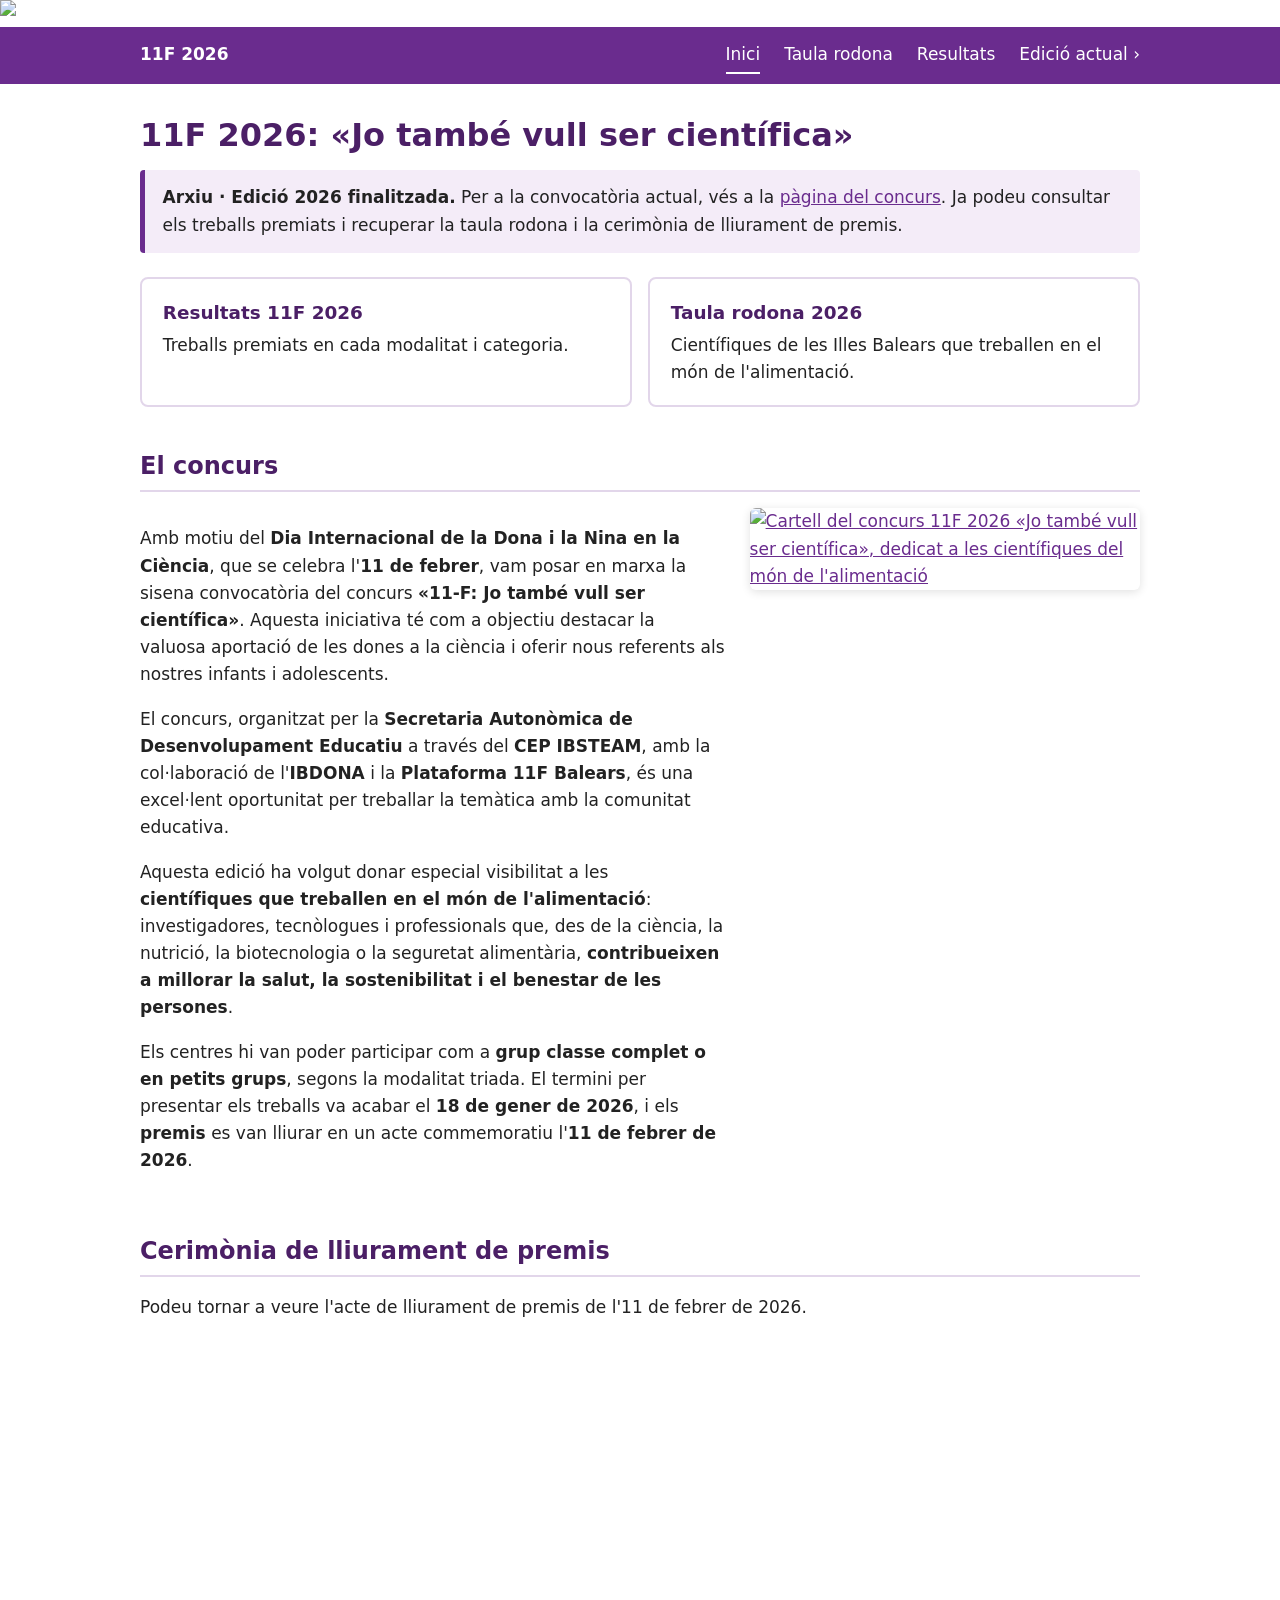
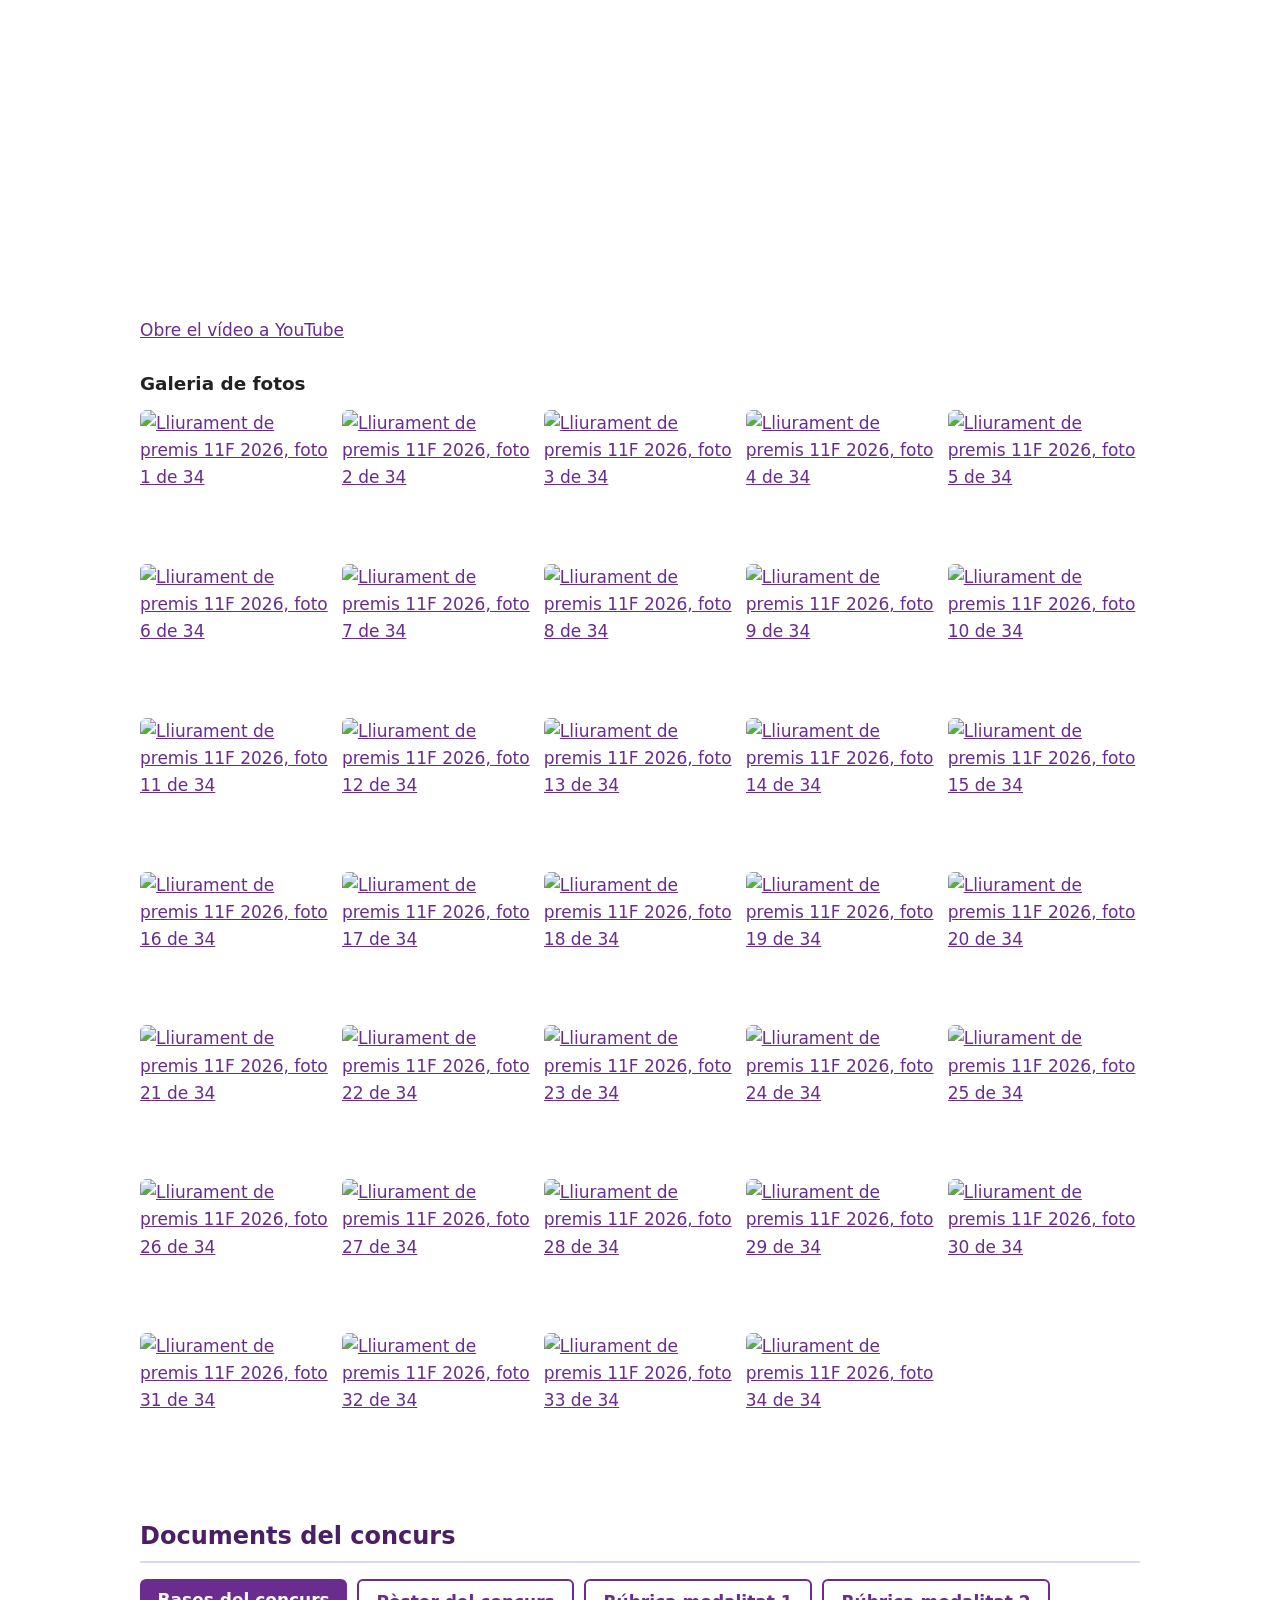
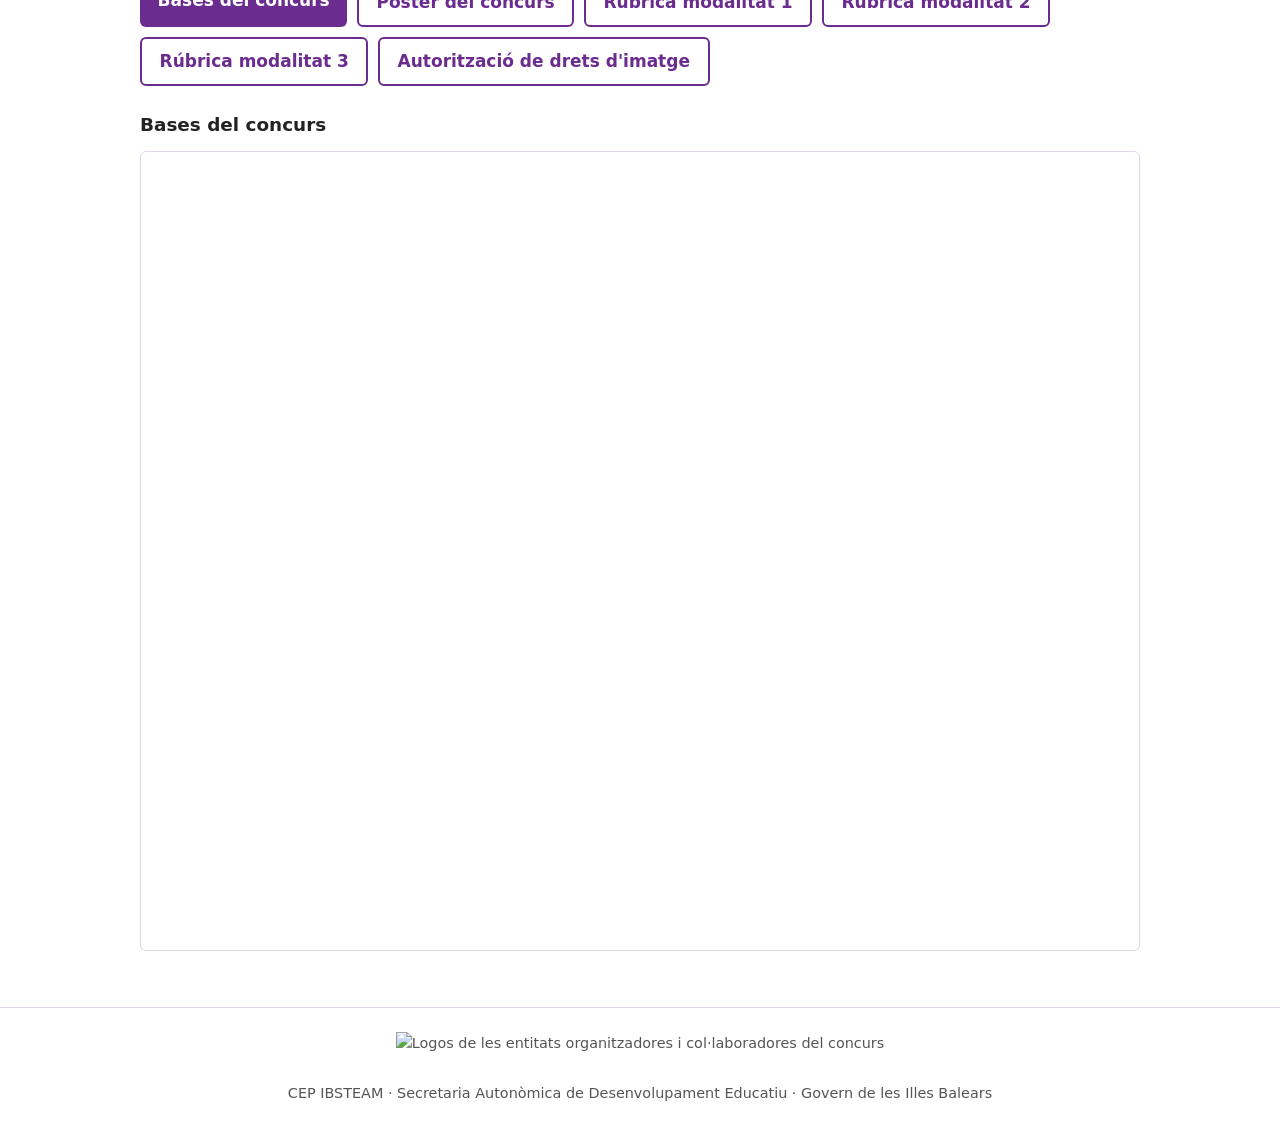
==== 2026/index.html @ cbe6be31 "Add files via upload" ====
<!DOCTYPE html>
<html lang="ca">
<head>
  <meta charset="utf-8">
  <meta name="viewport" content="width=device-width, initial-scale=1">
  <title>11F 2026 · Jo també vull ser científica · IBSTEAM</title>
  <meta name="description" content="Sisena edició del concurs 11-F «Jo també vull ser científica», dedicada a les científiques del món de l'alimentació. CEP IBSTEAM.">
  <link rel="stylesheet" href="css/estil.css">
</head>
<body>
  <a class="salta" href="#contingut">Salta al contingut</a>

  <header class="capcalera">
    <img class="banner" src="img/Banner-web-11f.png" alt="11F · Jo també vull ser científica · IBSTEAM">
    <nav aria-label="Navegació principal">
      <a class="marca" href="./">11F 2026</a>
      <a href="./" aria-current="page">Inici</a>
      <a href="taula-rodona-11f-2026/">Taula rodona</a>
      <a href="resultats-2026/">Resultats</a>
      <a href="../">Edició actual ›</a>
    </nav>
  </header>

  <main id="contingut">
    <h1>11F 2026: «Jo també vull ser científica»</h1>

    <p class="avis"><strong>Arxiu · Edició 2026 finalitzada.</strong> Per a la convocatòria actual, vés a la <a href="../">pàgina del concurs</a>. Ja podeu consultar els treballs premiats i recuperar la taula rodona i la cerimònia de lliurament de premis.</p>

    <nav class="targetes" aria-label="Seccions">
      <a class="targeta" href="resultats-2026/">
        <strong>Resultats 11F 2026</strong>
        Treballs premiats en cada modalitat i categoria.
      </a>
      <a class="targeta" href="taula-rodona-11f-2026/">
        <strong>Taula rodona 2026</strong>
        Científiques de les Illes Balears que treballen en el món de l'alimentació.
      </a>
    </nav>

    <h2>El concurs</h2>
    <div class="dues-columnes">
      <div>
        <p>Amb motiu del <strong>Dia Internacional de la Dona i la Nina en la Ciència</strong>, que se celebra l'<strong>11 de febrer</strong>, vam posar en marxa la sisena convocatòria del concurs <strong>«11-F: Jo també vull ser científica»</strong>. Aquesta iniciativa té com a objectiu destacar la valuosa aportació de les dones a la ciència i oferir nous referents als nostres infants i adolescents.</p>
        <p>El concurs, organitzat per la <strong>Secretaria Autonòmica de Desenvolupament Educatiu</strong> a través del <strong>CEP IBSTEAM</strong>, amb la col·laboració de l'<strong>IBDONA</strong> i la <strong>Plataforma 11F Balears</strong>, és una excel·lent oportunitat per treballar la temàtica amb la comunitat educativa.</p>
        <p>Aquesta edició ha volgut donar especial visibilitat a les <strong>científiques que treballen en el món de l'alimentació</strong>: investigadores, tecnòlogues i professionals que, des de la ciència, la nutrició, la biotecnologia o la seguretat alimentària, <strong>contribueixen a millorar la salut, la sostenibilitat i el benestar de les persones</strong>.</p>
        <p>Els centres hi van poder participar com a <strong>grup classe complet o en petits grups</strong>, segons la modalitat triada. El termini per presentar els treballs va acabar el <strong>18 de gener de 2026</strong>, i els <strong>premis</strong> es van lliurar en un acte commemoratiu l'<strong>11 de febrer de 2026</strong>.</p>
      </div>
      <a href="img/2026.png">
        <img src="img/2026.png" alt="Cartell del concurs 11F 2026 «Jo també vull ser científica», dedicat a les científiques del món de l'alimentació" width="768" height="1086">
      </a>
    </div>

    <h2>Cerimònia de lliurament de premis</h2>
    <p>Podeu tornar a veure l'acte de lliurament de premis de l'11 de febrer de 2026.</p>
    <div class="video">
      <iframe src="https://www.youtube-nocookie.com/embed/qxU66Jtjjmo" title="Cerimònia de lliurament de premis 11F 2026" loading="lazy" allow="accelerometer; clipboard-write; encrypted-media; gyroscope; picture-in-picture" allowfullscreen></iframe>
    </div>
    <p><a href="https://www.youtube.com/watch?v=qxU66Jtjjmo">Obre el vídeo a YouTube</a></p>

    <h3>Galeria de fotos</h3>
    <div class="galeria">
      <a href="img/premis/1.png"><img src="img/premis/1.png" alt="Lliurament de premis 11F 2026, foto 1 de 34" loading="lazy"></a>
      <a href="img/premis/2.png"><img src="img/premis/2.png" alt="Lliurament de premis 11F 2026, foto 2 de 34" loading="lazy"></a>
      <a href="img/premis/3.png"><img src="img/premis/3.png" alt="Lliurament de premis 11F 2026, foto 3 de 34" loading="lazy"></a>
      <a href="img/premis/4.png"><img src="img/premis/4.png" alt="Lliurament de premis 11F 2026, foto 4 de 34" loading="lazy"></a>
      <a href="img/premis/5.png"><img src="img/premis/5.png" alt="Lliurament de premis 11F 2026, foto 5 de 34" loading="lazy"></a>
      <a href="img/premis/6.png"><img src="img/premis/6.png" alt="Lliurament de premis 11F 2026, foto 6 de 34" loading="lazy"></a>
      <a href="img/premis/7.png"><img src="img/premis/7.png" alt="Lliurament de premis 11F 2026, foto 7 de 34" loading="lazy"></a>
      <a href="img/premis/8.png"><img src="img/premis/8.png" alt="Lliurament de premis 11F 2026, foto 8 de 34" loading="lazy"></a>
      <a href="img/premis/9.png"><img src="img/premis/9.png" alt="Lliurament de premis 11F 2026, foto 9 de 34" loading="lazy"></a>
      <a href="img/premis/10.png"><img src="img/premis/10.png" alt="Lliurament de premis 11F 2026, foto 10 de 34" loading="lazy"></a>
      <a href="img/premis/11.png"><img src="img/premis/11.png" alt="Lliurament de premis 11F 2026, foto 11 de 34" loading="lazy"></a>
      <a href="img/premis/12.png"><img src="img/premis/12.png" alt="Lliurament de premis 11F 2026, foto 12 de 34" loading="lazy"></a>
      <a href="img/premis/13.png"><img src="img/premis/13.png" alt="Lliurament de premis 11F 2026, foto 13 de 34" loading="lazy"></a>
      <a href="img/premis/14.png"><img src="img/premis/14.png" alt="Lliurament de premis 11F 2026, foto 14 de 34" loading="lazy"></a>
      <a href="img/premis/15.png"><img src="img/premis/15.png" alt="Lliurament de premis 11F 2026, foto 15 de 34" loading="lazy"></a>
      <a href="img/premis/16.png"><img src="img/premis/16.png" alt="Lliurament de premis 11F 2026, foto 16 de 34" loading="lazy"></a>
      <a href="img/premis/17.png"><img src="img/premis/17.png" alt="Lliurament de premis 11F 2026, foto 17 de 34" loading="lazy"></a>
      <a href="img/premis/18.png"><img src="img/premis/18.png" alt="Lliurament de premis 11F 2026, foto 18 de 34" loading="lazy"></a>
      <a href="img/premis/19.png"><img src="img/premis/19.png" alt="Lliurament de premis 11F 2026, foto 19 de 34" loading="lazy"></a>
      <a href="img/premis/20.png"><img src="img/premis/20.png" alt="Lliurament de premis 11F 2026, foto 20 de 34" loading="lazy"></a>
      <a href="img/premis/21.png"><img src="img/premis/21.png" alt="Lliurament de premis 11F 2026, foto 21 de 34" loading="lazy"></a>
      <a href="img/premis/22.png"><img src="img/premis/22.png" alt="Lliurament de premis 11F 2026, foto 22 de 34" loading="lazy"></a>
      <a href="img/premis/23.png"><img src="img/premis/23.png" alt="Lliurament de premis 11F 2026, foto 23 de 34" loading="lazy"></a>
      <a href="img/premis/24.png"><img src="img/premis/24.png" alt="Lliurament de premis 11F 2026, foto 24 de 34" loading="lazy"></a>
      <a href="img/premis/25.png"><img src="img/premis/25.png" alt="Lliurament de premis 11F 2026, foto 25 de 34" loading="lazy"></a>
      <a href="img/premis/26.png"><img src="img/premis/26.png" alt="Lliurament de premis 11F 2026, foto 26 de 34" loading="lazy"></a>
      <a href="img/premis/27.png"><img src="img/premis/27.png" alt="Lliurament de premis 11F 2026, foto 27 de 34" loading="lazy"></a>
      <a href="img/premis/28.png"><img src="img/premis/28.png" alt="Lliurament de premis 11F 2026, foto 28 de 34" loading="lazy"></a>
      <a href="img/premis/29.png"><img src="img/premis/29.png" alt="Lliurament de premis 11F 2026, foto 29 de 34" loading="lazy"></a>
      <a href="img/premis/30.png"><img src="img/premis/30.png" alt="Lliurament de premis 11F 2026, foto 30 de 34" loading="lazy"></a>
      <a href="img/premis/31.png"><img src="img/premis/31.png" alt="Lliurament de premis 11F 2026, foto 31 de 34" loading="lazy"></a>
      <a href="img/premis/32.png"><img src="img/premis/32.png" alt="Lliurament de premis 11F 2026, foto 32 de 34" loading="lazy"></a>
      <a href="img/premis/33.png"><img src="img/premis/33.png" alt="Lliurament de premis 11F 2026, foto 33 de 34" loading="lazy"></a>
      <a href="img/premis/34.png"><img src="img/premis/34.png" alt="Lliurament de premis 11F 2026, foto 34 de 34" loading="lazy"></a>
    </div>

    <h2>Documents del concurs</h2>
    <div class="botons">
      <a class="boto" href="https://drive.google.com/file/d/1KL_s6eOKjkrkvuxcypHBxhaIqo-O6AJb/view?usp=sharing">Bases del concurs</a>
      <a class="boto secundari" href="https://drive.google.com/file/d/1mbs8t_VwHRFYEuSzeFh90dq9nhXiHAjT/view?usp=sharing">Pòster del concurs</a>
      <a class="boto secundari" href="https://drive.google.com/file/d/14YgzQAevIAmlES9uDf0uJBPs4c2OFnkz/view?usp=sharing">Rúbrica modalitat 1</a>
      <a class="boto secundari" href="https://drive.google.com/file/d/1Ut8oLvD7Q8kBrcBBA9LEyDDwSLxEhHdR/view?usp=sharing">Rúbrica modalitat 2</a>
      <a class="boto secundari" href="https://drive.google.com/file/d/1SW_ZEYl9nxzcBTs6EvwgB1gBBAZftmiI/view?usp=sharing">Rúbrica modalitat 3</a>
      <a class="boto secundari" href="https://drive.google.com/file/d/1_B7qUtmC0MEVTQ-lg40UaDFZBjuGxrOf/view?usp=sharing">Autorització de drets d'imatge</a>
    </div>

    <h3>Bases del concurs</h3>
    <iframe class="document" src="https://drive.google.com/file/d/1KL_s6eOKjkrkvuxcypHBxhaIqo-O6AJb/preview" title="Bases del concurs 11F 2026 (PDF)" loading="lazy"></iframe>
  </main>

  <footer>
    <img src="img/Logos-2026.png" alt="Logos de les entitats organitzadores i col·laboradores del concurs" width="1024" height="227">
    <p>CEP IBSTEAM · Secretaria Autonòmica de Desenvolupament Educatiu · Govern de les Illes Balears</p>
  </footer>
</body>
</html>
---- 2026/css/estil.css ----
:root {
  --accent: #6a2c8e;
  --accent-fosc: #4b1f66;
  --accent-clar: #f4ecf8;
  --text: #222;
  --text-suau: #555;
  --fons: #fff;
  --vora: #e2d6ea;
  --amplada: 1040px;
}

* { box-sizing: border-box; }

html { scroll-behavior: smooth; }

body {
  margin: 0;
  font-family: system-ui, -apple-system, "Segoe UI", Roboto, Arial, sans-serif;
  font-size: 17px;
  line-height: 1.6;
  color: var(--text);
  background: var(--fons);
}

a { color: var(--accent); }
a:hover, a:focus { color: var(--accent-fosc); }
:focus-visible { outline: 3px solid var(--accent); outline-offset: 2px; }

.salta {
  position: absolute; left: -9999px;
}
.salta:focus {
  left: 1rem; top: 1rem; background: #fff; padding: .5rem 1rem; z-index: 10;
}

/* Capçalera */
.capcalera { background: var(--accent); color: #fff; }
.capcalera .banner { display: block; width: 100%; height: auto; background: #fff; }
.capcalera nav {
  max-width: var(--amplada); margin: 0 auto; padding: .6rem 1.25rem;
  display: flex; flex-wrap: wrap; gap: .25rem 1.5rem; align-items: center;
}
.capcalera nav .marca { font-weight: 700; margin-right: auto; color: #fff; text-decoration: none; }
.capcalera nav a { color: #fff; text-decoration: none; padding: .25rem 0; border-bottom: 2px solid transparent; }
.capcalera nav a:hover, .capcalera nav a[aria-current="page"] { border-bottom-color: #fff; }

main { max-width: var(--amplada); margin: 0 auto; padding: 1.5rem 1.25rem 3rem; }

h1 { font-size: 2rem; line-height: 1.2; color: var(--accent-fosc); margin: .5rem 0 1rem; }
h2 { font-size: 1.5rem; color: var(--accent-fosc); margin: 2.5rem 0 1rem; padding-bottom: .3rem; border-bottom: 2px solid var(--vora); }
h3 { font-size: 1.15rem; margin: 1.5rem 0 .75rem; }

.avis {
  background: var(--accent-clar); border-left: 5px solid var(--accent);
  padding: .9rem 1.1rem; border-radius: 4px; margin: 1rem 0 1.5rem;
}

.dues-columnes { display: grid; grid-template-columns: 1fr; gap: 1.5rem; align-items: start; }
@media (min-width: 800px) { .dues-columnes { grid-template-columns: 3fr 2fr; } }
.dues-columnes img { width: 100%; height: auto; border-radius: 6px; box-shadow: 0 2px 10px rgba(0,0,0,.12); }

/* Targetes d'accés */
.targetes { display: grid; grid-template-columns: repeat(auto-fit, minmax(240px, 1fr)); gap: 1rem; margin: 1.5rem 0; }
.targeta {
  display: block; padding: 1.2rem 1.3rem; border: 2px solid var(--vora); border-radius: 8px;
  text-decoration: none; color: var(--text); background: #fff; transition: border-color .15s, box-shadow .15s;
}
.targeta:hover, .targeta:focus { border-color: var(--accent); box-shadow: 0 3px 12px rgba(106,44,142,.15); color: var(--text); }
.targeta strong { display: block; font-size: 1.15rem; color: var(--accent-fosc); margin-bottom: .25rem; }

/* Botons */
.botons { display: flex; flex-wrap: wrap; gap: .6rem; margin: 1rem 0; }
.boto {
  display: inline-block; background: var(--accent); color: #fff; text-decoration: none;
  padding: .55rem 1.1rem; border-radius: 6px; font-weight: 600;
}
.boto:hover, .boto:focus { background: var(--accent-fosc); color: #fff; }
.boto.secundari { background: #fff; color: var(--accent); border: 2px solid var(--accent); }
.boto.secundari:hover, .boto.secundari:focus { background: var(--accent-clar); color: var(--accent-fosc); }

/* Vídeos i documents incrustats */
.video { position: relative; aspect-ratio: 16 / 9; width: 100%; margin: 1rem 0; }
.video iframe { position: absolute; inset: 0; width: 100%; height: 100%; border: 0; border-radius: 6px; }
.document { width: 100%; height: 800px; border: 1px solid var(--vora); border-radius: 6px; }

.shorts { display: grid; grid-template-columns: repeat(auto-fit, minmax(200px, 1fr)); gap: 1rem; }
.shorts figure { margin: 0; }
.shorts .video { aspect-ratio: 9 / 16; margin: 0 0 .4rem; }
.shorts figcaption { font-size: .95rem; text-align: center; color: var(--text-suau); }

/* Galeria */
.galeria { display: grid; grid-template-columns: repeat(auto-fill, minmax(160px, 1fr)); gap: .6rem; }
.galeria a { display: block; aspect-ratio: 4 / 3; overflow: hidden; border-radius: 6px; }
.galeria img { width: 100%; height: 100%; object-fit: cover; transition: transform .2s; }
.galeria a:hover img, .galeria a:focus img { transform: scale(1.05); }

/* Ponents */
.ponents { display: grid; grid-template-columns: repeat(auto-fit, minmax(200px, 1fr)); gap: 1.25rem; }
.ponents figure { margin: 0; }
.ponents img { width: 100%; height: auto; border-radius: 8px; }
.ponents figcaption { margin-top: .4rem; font-size: .95rem; }
.ponents figcaption strong { display: block; font-size: 1.05rem; }

/* Resultats */
.categoria { margin: 1.25rem 0 .75rem; font-weight: 700; font-size: 1.1rem; }
.premis { display: grid; grid-template-columns: repeat(auto-fit, minmax(260px, 1fr)); gap: 1.25rem; }
.premi { margin: 0; border: 1px solid var(--vora); border-radius: 8px; overflow: hidden; background: #fff; }
.premi a.imatge { display: block; }
.premi img { display: block; width: 100%; aspect-ratio: 16 / 9; object-fit: cover; }
.premi .video { margin: 0; }
.premi .video iframe { border-radius: 0; }
.premi figcaption { padding: .7rem .9rem; }
.premi .posicio { display: block; font-size: .85rem; text-transform: uppercase; letter-spacing: .04em; color: var(--accent); font-weight: 700; }
.premi .centre { display: block; font-weight: 700; }
.premi .enllac { font-size: .95rem; }

/* Peu */
footer { border-top: 1px solid var(--vora); padding: 1.5rem 1.25rem; text-align: center; color: var(--text-suau); font-size: .9rem; }
footer img { max-width: 100%; height: auto; margin-bottom: .75rem; }
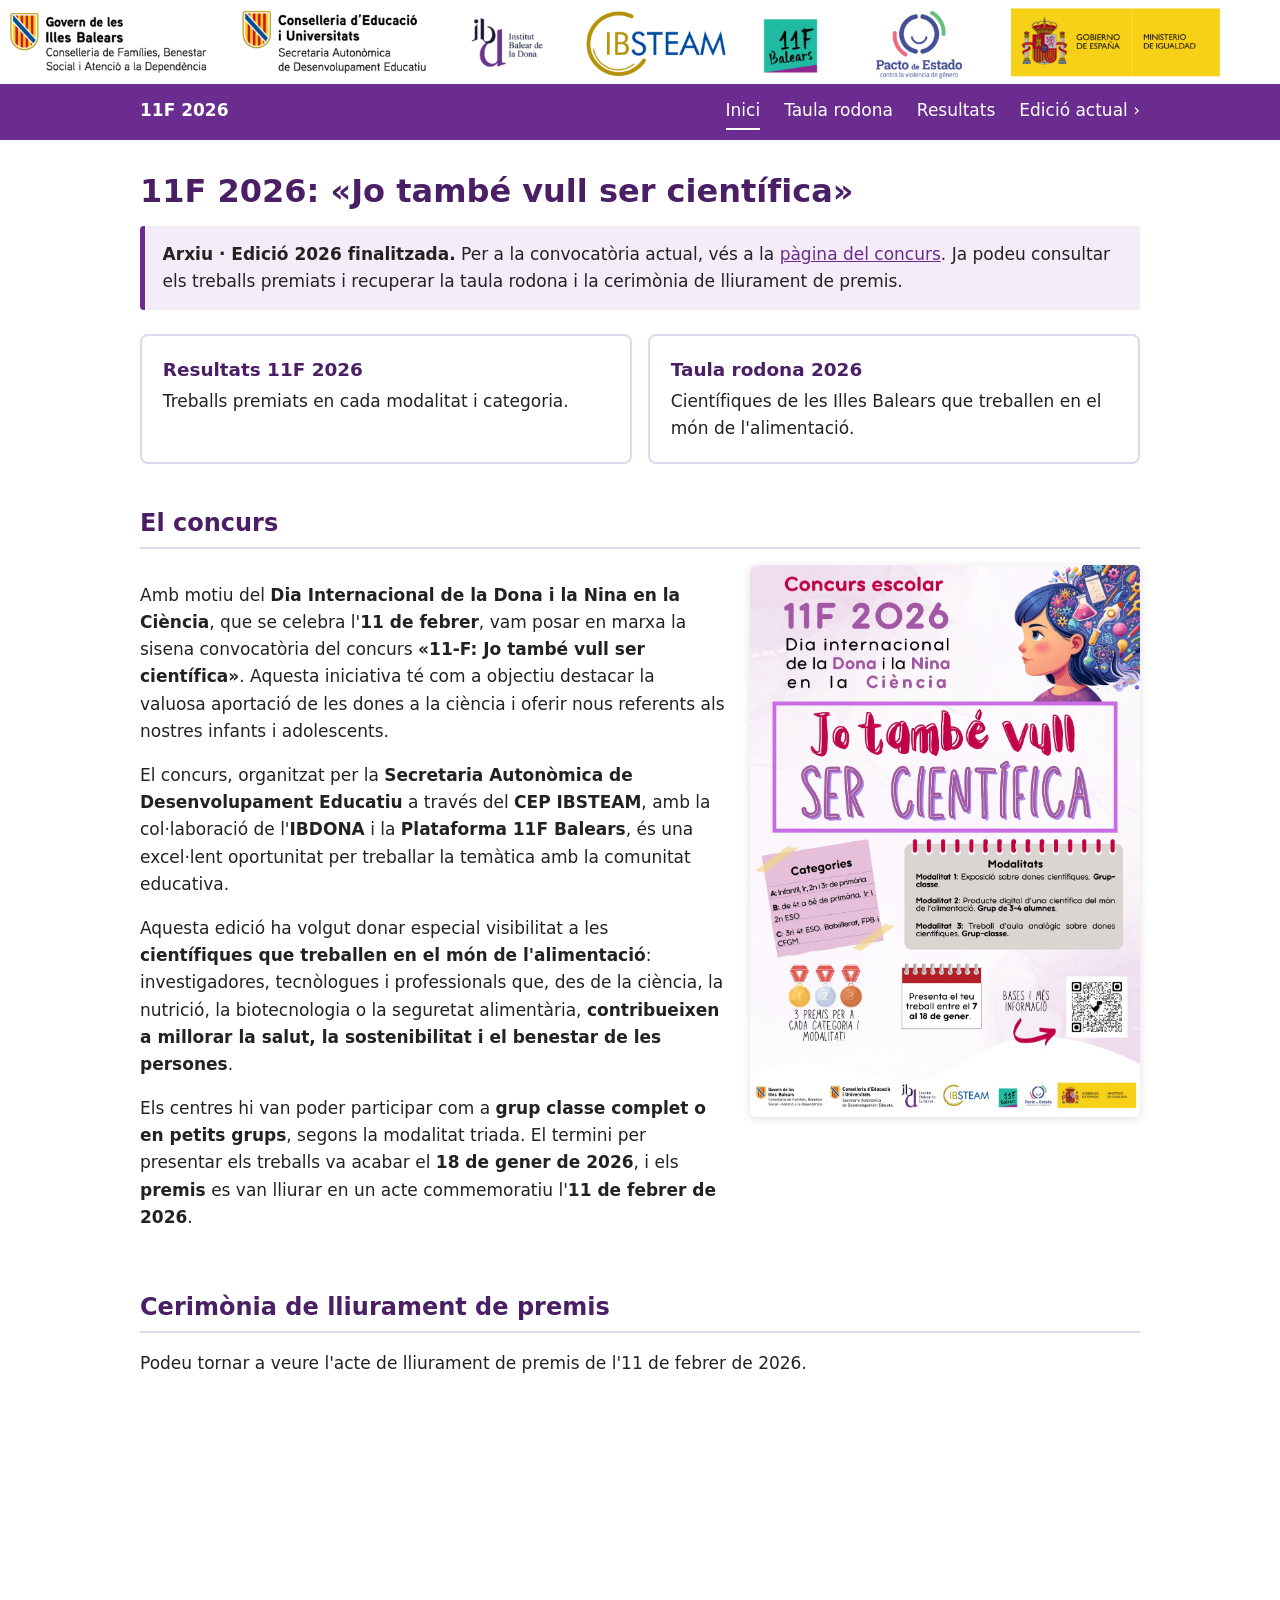
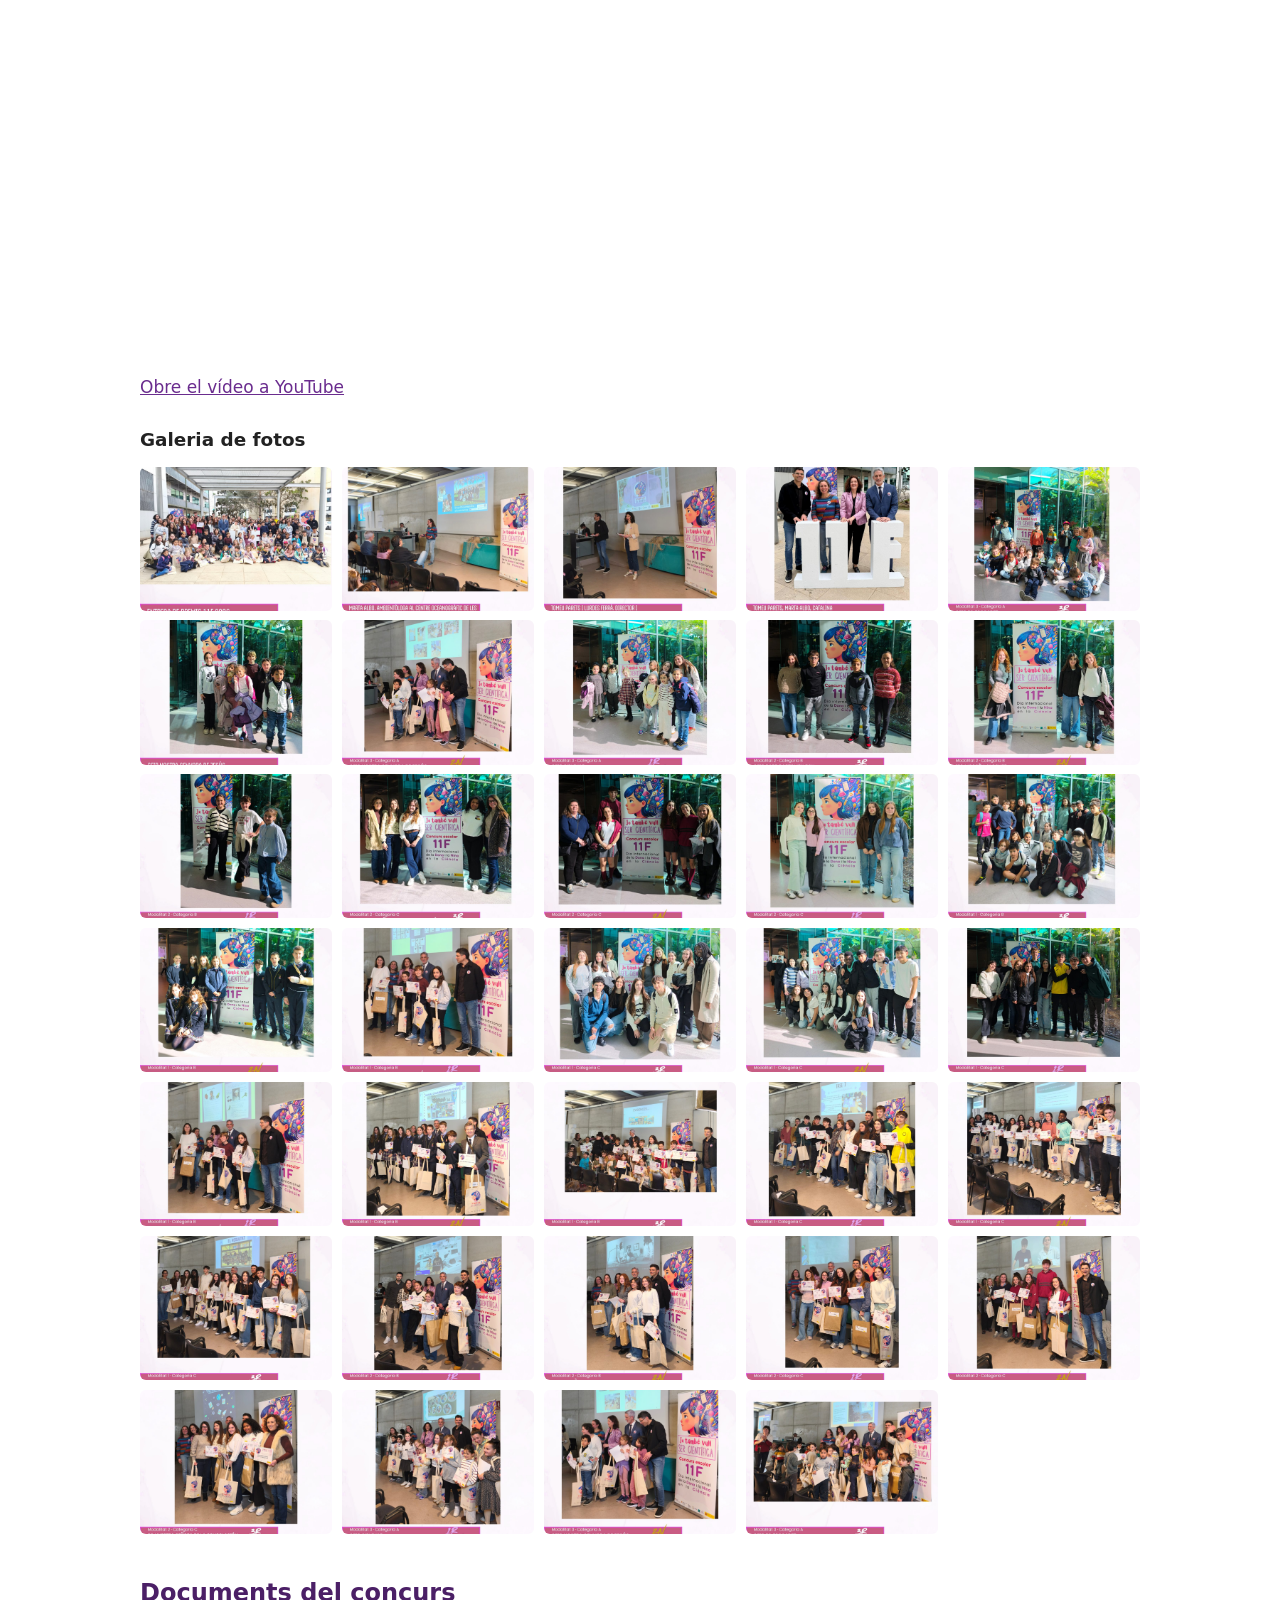
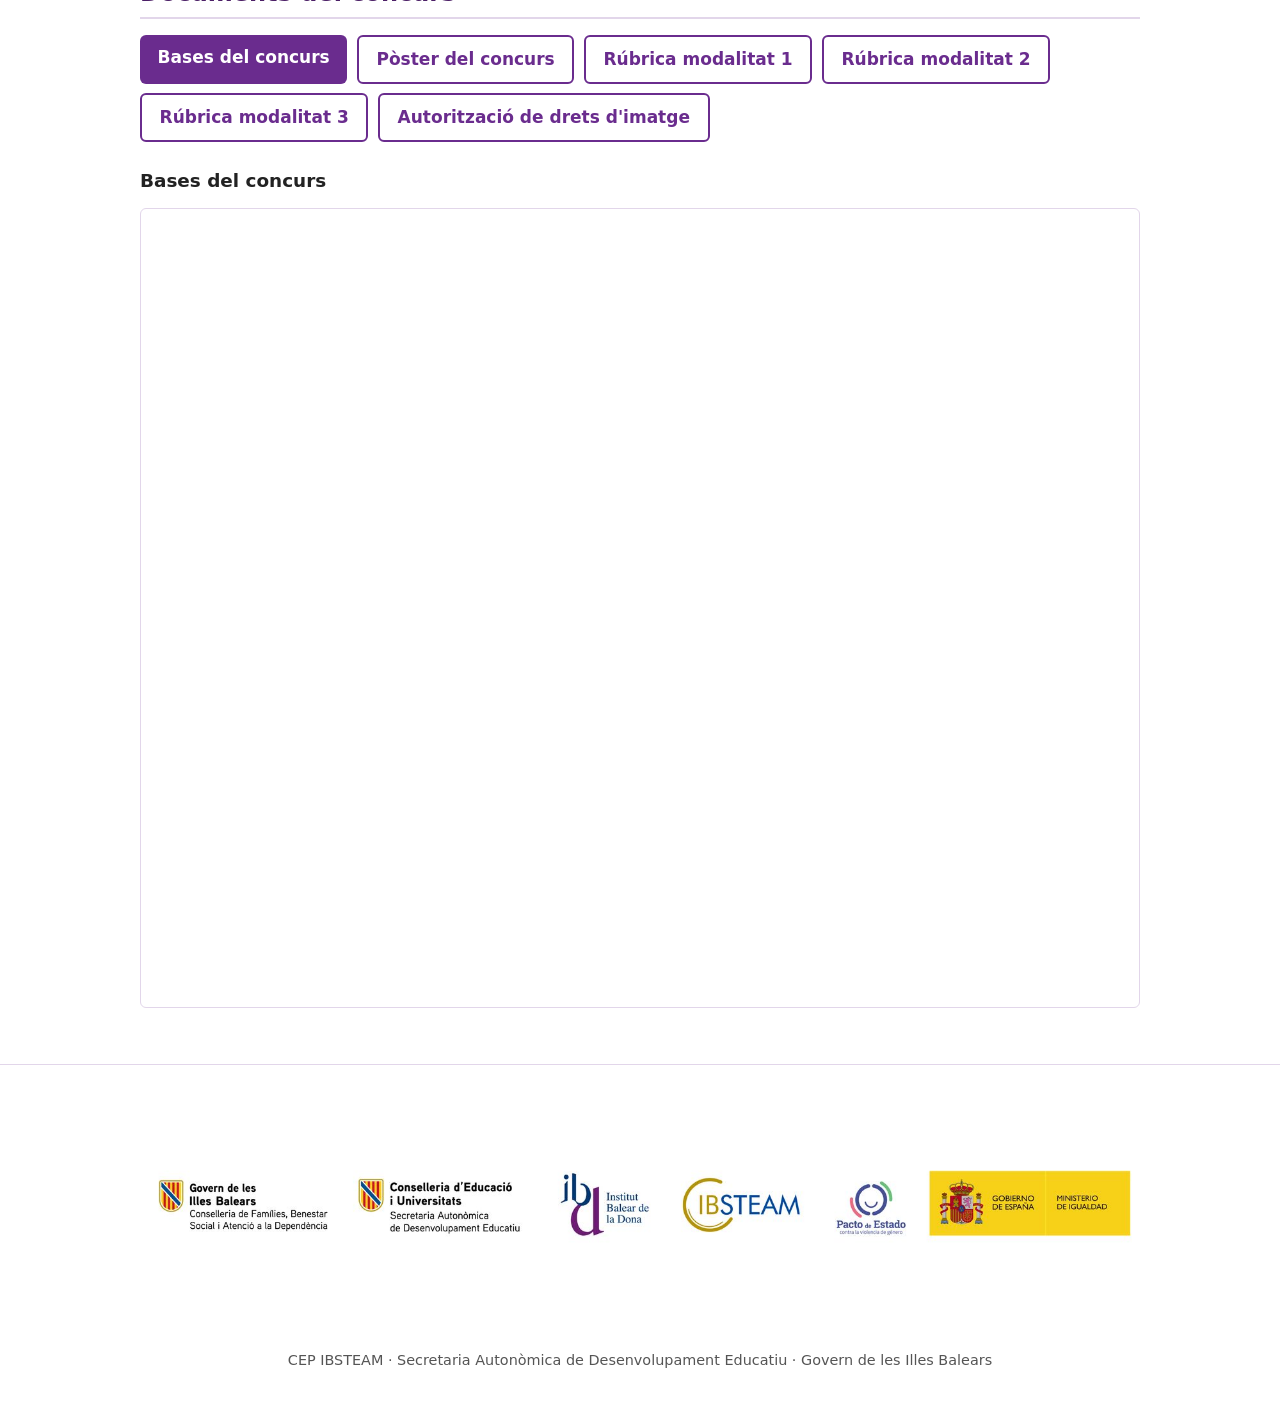
==== commit e252ecbf: "Add files via upload" ====
--- a/2026/index.html
+++ b/2026/index.html
@@ -45,8 +45,8 @@
         <p>Aquesta edició ha volgut donar especial visibilitat a les <strong>científiques que treballen en el món de l'alimentació</strong>: investigadores, tecnòlogues i professionals que, des de la ciència, la nutrició, la biotecnologia o la seguretat alimentària, <strong>contribueixen a millorar la salut, la sostenibilitat i el benestar de les persones</strong>.</p>
         <p>Els centres hi van poder participar com a <strong>grup classe complet o en petits grups</strong>, segons la modalitat triada. El termini per presentar els treballs va acabar el <strong>18 de gener de 2026</strong>, i els <strong>premis</strong> es van lliurar en un acte commemoratiu l'<strong>11 de febrer de 2026</strong>.</p>
       </div>
-      <a href="img/2026.png">
-        <img src="img/2026.png" alt="Cartell del concurs 11F 2026 «Jo també vull ser científica», dedicat a les científiques del món de l'alimentació" width="768" height="1086">
+      <a href="img/2026.jpg">
+        <img src="img/2026.jpg" alt="Cartell del concurs 11F 2026 «Jo també vull ser científica», dedicat a les científiques del món de l'alimentació" width="768" height="1086">
       </a>
     </div>
 
@@ -59,40 +59,40 @@
 
     <h3>Galeria de fotos</h3>
     <div class="galeria">
-      <a href="img/premis/1.png"><img src="img/premis/1.png" alt="Lliurament de premis 11F 2026, foto 1 de 34" loading="lazy"></a>
-      <a href="img/premis/2.png"><img src="img/premis/2.png" alt="Lliurament de premis 11F 2026, foto 2 de 34" loading="lazy"></a>
-      <a href="img/premis/3.png"><img src="img/premis/3.png" alt="Lliurament de premis 11F 2026, foto 3 de 34" loading="lazy"></a>
-      <a href="img/premis/4.png"><img src="img/premis/4.png" alt="Lliurament de premis 11F 2026, foto 4 de 34" loading="lazy"></a>
-      <a href="img/premis/5.png"><img src="img/premis/5.png" alt="Lliurament de premis 11F 2026, foto 5 de 34" loading="lazy"></a>
-      <a href="img/premis/6.png"><img src="img/premis/6.png" alt="Lliurament de premis 11F 2026, foto 6 de 34" loading="lazy"></a>
-      <a href="img/premis/7.png"><img src="img/premis/7.png" alt="Lliurament de premis 11F 2026, foto 7 de 34" loading="lazy"></a>
-      <a href="img/premis/8.png"><img src="img/premis/8.png" alt="Lliurament de premis 11F 2026, foto 8 de 34" loading="lazy"></a>
-      <a href="img/premis/9.png"><img src="img/premis/9.png" alt="Lliurament de premis 11F 2026, foto 9 de 34" loading="lazy"></a>
-      <a href="img/premis/10.png"><img src="img/premis/10.png" alt="Lliurament de premis 11F 2026, foto 10 de 34" loading="lazy"></a>
-      <a href="img/premis/11.png"><img src="img/premis/11.png" alt="Lliurament de premis 11F 2026, foto 11 de 34" loading="lazy"></a>
-      <a href="img/premis/12.png"><img src="img/premis/12.png" alt="Lliurament de premis 11F 2026, foto 12 de 34" loading="lazy"></a>
-      <a href="img/premis/13.png"><img src="img/premis/13.png" alt="Lliurament de premis 11F 2026, foto 13 de 34" loading="lazy"></a>
-      <a href="img/premis/14.png"><img src="img/premis/14.png" alt="Lliurament de premis 11F 2026, foto 14 de 34" loading="lazy"></a>
-      <a href="img/premis/15.png"><img src="img/premis/15.png" alt="Lliurament de premis 11F 2026, foto 15 de 34" loading="lazy"></a>
-      <a href="img/premis/16.png"><img src="img/premis/16.png" alt="Lliurament de premis 11F 2026, foto 16 de 34" loading="lazy"></a>
-      <a href="img/premis/17.png"><img src="img/premis/17.png" alt="Lliurament de premis 11F 2026, foto 17 de 34" loading="lazy"></a>
-      <a href="img/premis/18.png"><img src="img/premis/18.png" alt="Lliurament de premis 11F 2026, foto 18 de 34" loading="lazy"></a>
-      <a href="img/premis/19.png"><img src="img/premis/19.png" alt="Lliurament de premis 11F 2026, foto 19 de 34" loading="lazy"></a>
-      <a href="img/premis/20.png"><img src="img/premis/20.png" alt="Lliurament de premis 11F 2026, foto 20 de 34" loading="lazy"></a>
-      <a href="img/premis/21.png"><img src="img/premis/21.png" alt="Lliurament de premis 11F 2026, foto 21 de 34" loading="lazy"></a>
-      <a href="img/premis/22.png"><img src="img/premis/22.png" alt="Lliurament de premis 11F 2026, foto 22 de 34" loading="lazy"></a>
-      <a href="img/premis/23.png"><img src="img/premis/23.png" alt="Lliurament de premis 11F 2026, foto 23 de 34" loading="lazy"></a>
-      <a href="img/premis/24.png"><img src="img/premis/24.png" alt="Lliurament de premis 11F 2026, foto 24 de 34" loading="lazy"></a>
-      <a href="img/premis/25.png"><img src="img/premis/25.png" alt="Lliurament de premis 11F 2026, foto 25 de 34" loading="lazy"></a>
-      <a href="img/premis/26.png"><img src="img/premis/26.png" alt="Lliurament de premis 11F 2026, foto 26 de 34" loading="lazy"></a>
-      <a href="img/premis/27.png"><img src="img/premis/27.png" alt="Lliurament de premis 11F 2026, foto 27 de 34" loading="lazy"></a>
-      <a href="img/premis/28.png"><img src="img/premis/28.png" alt="Lliurament de premis 11F 2026, foto 28 de 34" loading="lazy"></a>
-      <a href="img/premis/29.png"><img src="img/premis/29.png" alt="Lliurament de premis 11F 2026, foto 29 de 34" loading="lazy"></a>
-      <a href="img/premis/30.png"><img src="img/premis/30.png" alt="Lliurament de premis 11F 2026, foto 30 de 34" loading="lazy"></a>
-      <a href="img/premis/31.png"><img src="img/premis/31.png" alt="Lliurament de premis 11F 2026, foto 31 de 34" loading="lazy"></a>
-      <a href="img/premis/32.png"><img src="img/premis/32.png" alt="Lliurament de premis 11F 2026, foto 32 de 34" loading="lazy"></a>
-      <a href="img/premis/33.png"><img src="img/premis/33.png" alt="Lliurament de premis 11F 2026, foto 33 de 34" loading="lazy"></a>
-      <a href="img/premis/34.png"><img src="img/premis/34.png" alt="Lliurament de premis 11F 2026, foto 34 de 34" loading="lazy"></a>
+      <a href="img/premis/1.jpg"><img src="img/premis/1.jpg" alt="Lliurament de premis 11F 2026, foto 1 de 34" loading="lazy"></a>
+      <a href="img/premis/2.jpg"><img src="img/premis/2.jpg" alt="Lliurament de premis 11F 2026, foto 2 de 34" loading="lazy"></a>
+      <a href="img/premis/3.jpg"><img src="img/premis/3.jpg" alt="Lliurament de premis 11F 2026, foto 3 de 34" loading="lazy"></a>
+      <a href="img/premis/4.jpg"><img src="img/premis/4.jpg" alt="Lliurament de premis 11F 2026, foto 4 de 34" loading="lazy"></a>
+      <a href="img/premis/5.jpg"><img src="img/premis/5.jpg" alt="Lliurament de premis 11F 2026, foto 5 de 34" loading="lazy"></a>
+      <a href="img/premis/6.jpg"><img src="img/premis/6.jpg" alt="Lliurament de premis 11F 2026, foto 6 de 34" loading="lazy"></a>
+      <a href="img/premis/7.jpg"><img src="img/premis/7.jpg" alt="Lliurament de premis 11F 2026, foto 7 de 34" loading="lazy"></a>
+      <a href="img/premis/8.jpg"><img src="img/premis/8.jpg" alt="Lliurament de premis 11F 2026, foto 8 de 34" loading="lazy"></a>
+      <a href="img/premis/9.jpg"><img src="img/premis/9.jpg" alt="Lliurament de premis 11F 2026, foto 9 de 34" loading="lazy"></a>
+      <a href="img/premis/10.jpg"><img src="img/premis/10.jpg" alt="Lliurament de premis 11F 2026, foto 10 de 34" loading="lazy"></a>
+      <a href="img/premis/11.jpg"><img src="img/premis/11.jpg" alt="Lliurament de premis 11F 2026, foto 11 de 34" loading="lazy"></a>
+      <a href="img/premis/12.jpg"><img src="img/premis/12.jpg" alt="Lliurament de premis 11F 2026, foto 12 de 34" loading="lazy"></a>
+      <a href="img/premis/13.jpg"><img src="img/premis/13.jpg" alt="Lliurament de premis 11F 2026, foto 13 de 34" loading="lazy"></a>
+      <a href="img/premis/14.jpg"><img src="img/premis/14.jpg" alt="Lliurament de premis 11F 2026, foto 14 de 34" loading="lazy"></a>
+      <a href="img/premis/15.jpg"><img src="img/premis/15.jpg" alt="Lliurament de premis 11F 2026, foto 15 de 34" loading="lazy"></a>
+      <a href="img/premis/16.jpg"><img src="img/premis/16.jpg" alt="Lliurament de premis 11F 2026, foto 16 de 34" loading="lazy"></a>
+      <a href="img/premis/17.jpg"><img src="img/premis/17.jpg" alt="Lliurament de premis 11F 2026, foto 17 de 34" loading="lazy"></a>
+      <a href="img/premis/18.jpg"><img src="img/premis/18.jpg" alt="Lliurament de premis 11F 2026, foto 18 de 34" loading="lazy"></a>
+      <a href="img/premis/19.jpg"><img src="img/premis/19.jpg" alt="Lliurament de premis 11F 2026, foto 19 de 34" loading="lazy"></a>
+      <a href="img/premis/20.jpg"><img src="img/premis/20.jpg" alt="Lliurament de premis 11F 2026, foto 20 de 34" loading="lazy"></a>
+      <a href="img/premis/21.jpg"><img src="img/premis/21.jpg" alt="Lliurament de premis 11F 2026, foto 21 de 34" loading="lazy"></a>
+      <a href="img/premis/22.jpg"><img src="img/premis/22.jpg" alt="Lliurament de premis 11F 2026, foto 22 de 34" loading="lazy"></a>
+      <a href="img/premis/23.jpg"><img src="img/premis/23.jpg" alt="Lliurament de premis 11F 2026, foto 23 de 34" loading="lazy"></a>
+      <a href="img/premis/24.jpg"><img src="img/premis/24.jpg" alt="Lliurament de premis 11F 2026, foto 24 de 34" loading="lazy"></a>
+      <a href="img/premis/25.jpg"><img src="img/premis/25.jpg" alt="Lliurament de premis 11F 2026, foto 25 de 34" loading="lazy"></a>
+      <a href="img/premis/26.jpg"><img src="img/premis/26.jpg" alt="Lliurament de premis 11F 2026, foto 26 de 34" loading="lazy"></a>
+      <a href="img/premis/27.jpg"><img src="img/premis/27.jpg" alt="Lliurament de premis 11F 2026, foto 27 de 34" loading="lazy"></a>
+      <a href="img/premis/28.jpg"><img src="img/premis/28.jpg" alt="Lliurament de premis 11F 2026, foto 28 de 34" loading="lazy"></a>
+      <a href="img/premis/29.jpg"><img src="img/premis/29.jpg" alt="Lliurament de premis 11F 2026, foto 29 de 34" loading="lazy"></a>
+      <a href="img/premis/30.jpg"><img src="img/premis/30.jpg" alt="Lliurament de premis 11F 2026, foto 30 de 34" loading="lazy"></a>
+      <a href="img/premis/31.jpg"><img src="img/premis/31.jpg" alt="Lliurament de premis 11F 2026, foto 31 de 34" loading="lazy"></a>
+      <a href="img/premis/32.jpg"><img src="img/premis/32.jpg" alt="Lliurament de premis 11F 2026, foto 32 de 34" loading="lazy"></a>
+      <a href="img/premis/33.jpg"><img src="img/premis/33.jpg" alt="Lliurament de premis 11F 2026, foto 33 de 34" loading="lazy"></a>
+      <a href="img/premis/34.jpg"><img src="img/premis/34.jpg" alt="Lliurament de premis 11F 2026, foto 34 de 34" loading="lazy"></a>
     </div>
 
     <h2>Documents del concurs</h2>
@@ -110,7 +110,7 @@
   </main>
 
   <footer>
-    <img src="img/Logos-2026.png" alt="Logos de les entitats organitzadores i col·laboradores del concurs" width="1024" height="227">
+    <img src="img/Logos-2026.jpg" alt="Logos de les entitats organitzadores i col·laboradores del concurs" width="1024" height="227">
     <p>CEP IBSTEAM · Secretaria Autonòmica de Desenvolupament Educatiu · Govern de les Illes Balears</p>
   </footer>
 </body>
--- a/2026/css/estil.css
+++ b/2026/css/estil.css
@@ -105,7 +105,7 @@
 .categoria { margin: 1.25rem 0 .75rem; font-weight: 700; font-size: 1.1rem; }
 .premis { display: grid; grid-template-columns: repeat(auto-fit, minmax(260px, 1fr)); gap: 1.25rem; }
 .premi { margin: 0; border: 1px solid var(--vora); border-radius: 8px; overflow: hidden; background: #fff; }
-.premi a.imatge { display: block; }
+.premi .imatge { display: block; }
 .premi img { display: block; width: 100%; aspect-ratio: 16 / 9; object-fit: cover; }
 .premi .video { margin: 0; }
 .premi .video iframe { border-radius: 0; }
@@ -117,3 +117,11 @@
 /* Peu */
 footer { border-top: 1px solid var(--vora); padding: 1.5rem 1.25rem; text-align: center; color: var(--text-suau); font-size: .9rem; }
 footer img { max-width: 100%; height: auto; margin-bottom: .75rem; }
+
+/* Logos institucionals sota la capçalera */
+.logos-capcalera { background: #fff; border-bottom: 1px solid #e6dcef; display: flex; align-items: center; justify-content: space-between; gap: 1.5rem; max-width: var(--amplada); margin: 0 auto; padding: 1rem 1.25rem; }
+.logos-capcalera img { display: block; width: auto; height: auto; }
+.logo-principal img { height: 96px; }
+.logos-capcalera .logo-secundari { height: 66px; }
+@media (max-width: 640px) { .logo-principal { flex: 0 0 42%; } .logo-principal img { width: 100%; height: auto; } .logos-capcalera .logo-secundari { flex: 0 1 50%; min-width: 0; width: 50%; height: auto; } }
+@media print { .logos-capcalera { border: 0; padding: 0 0 .5rem; } }
